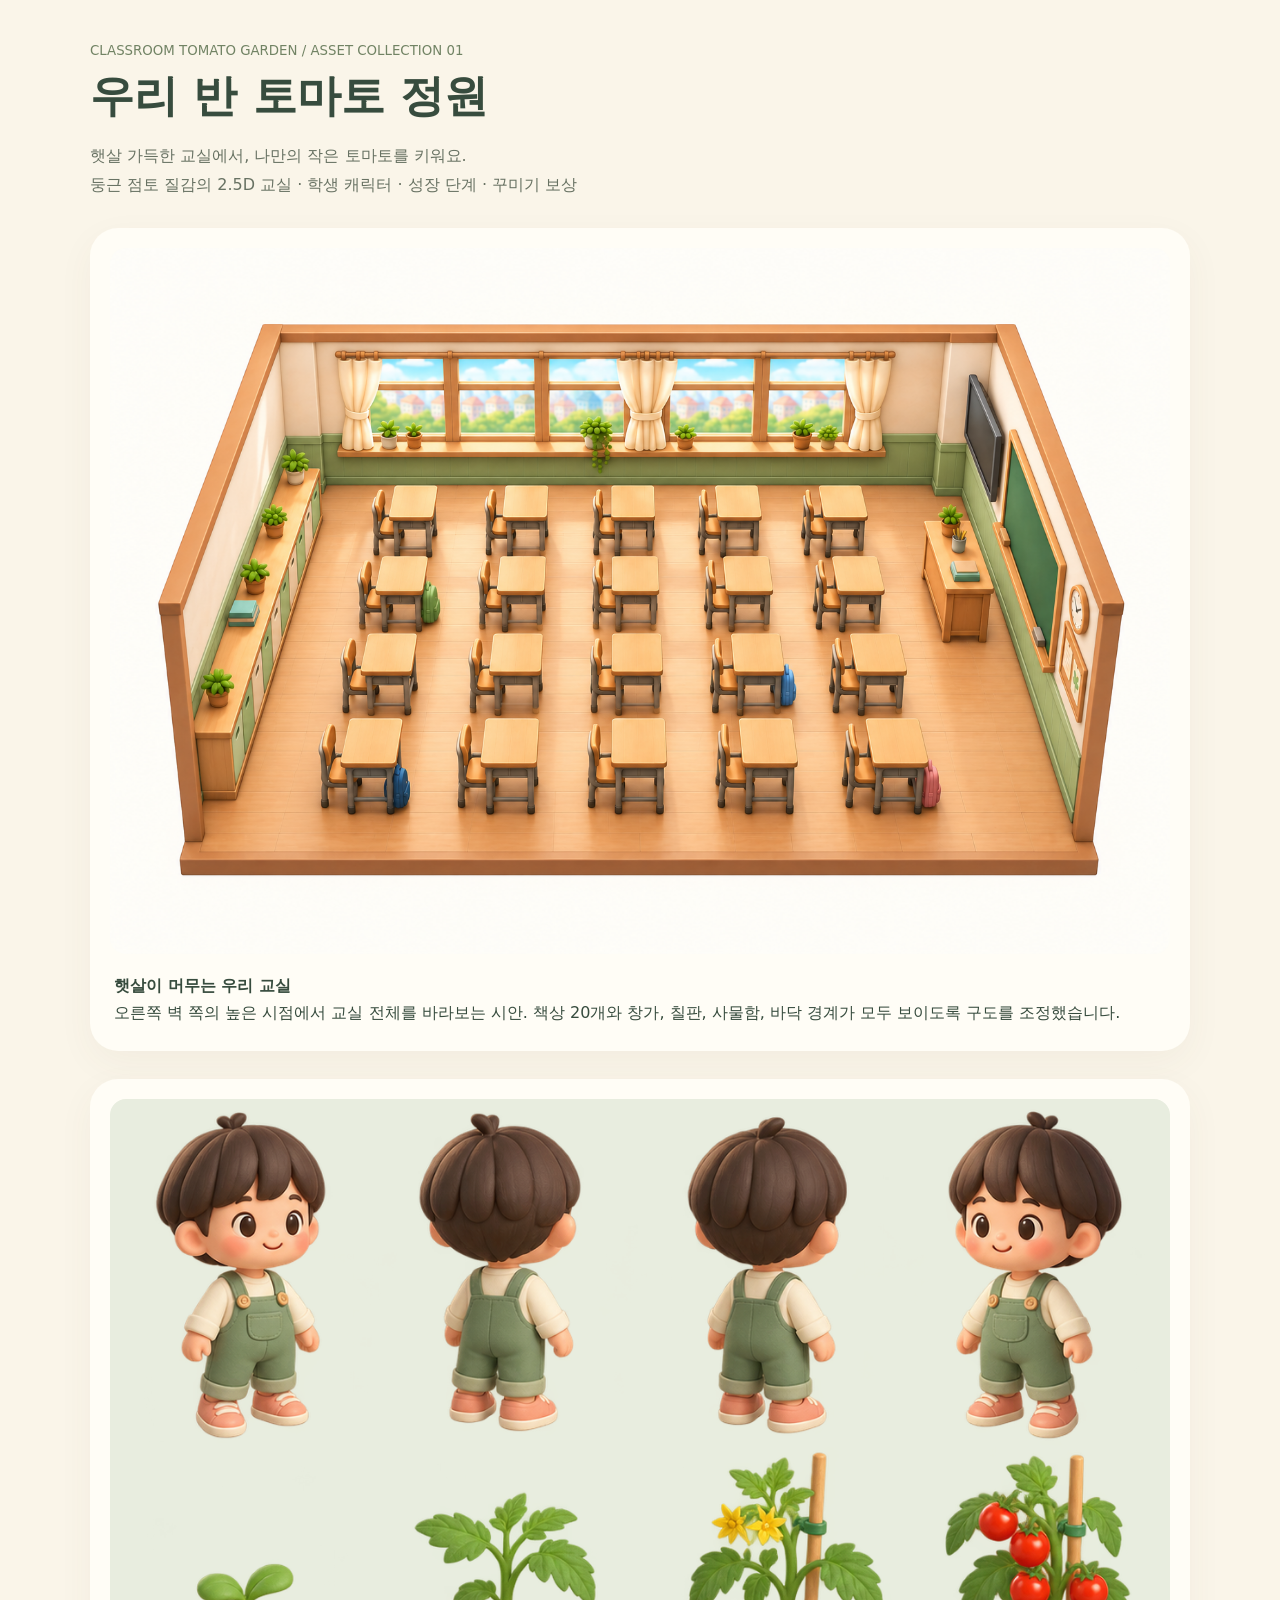
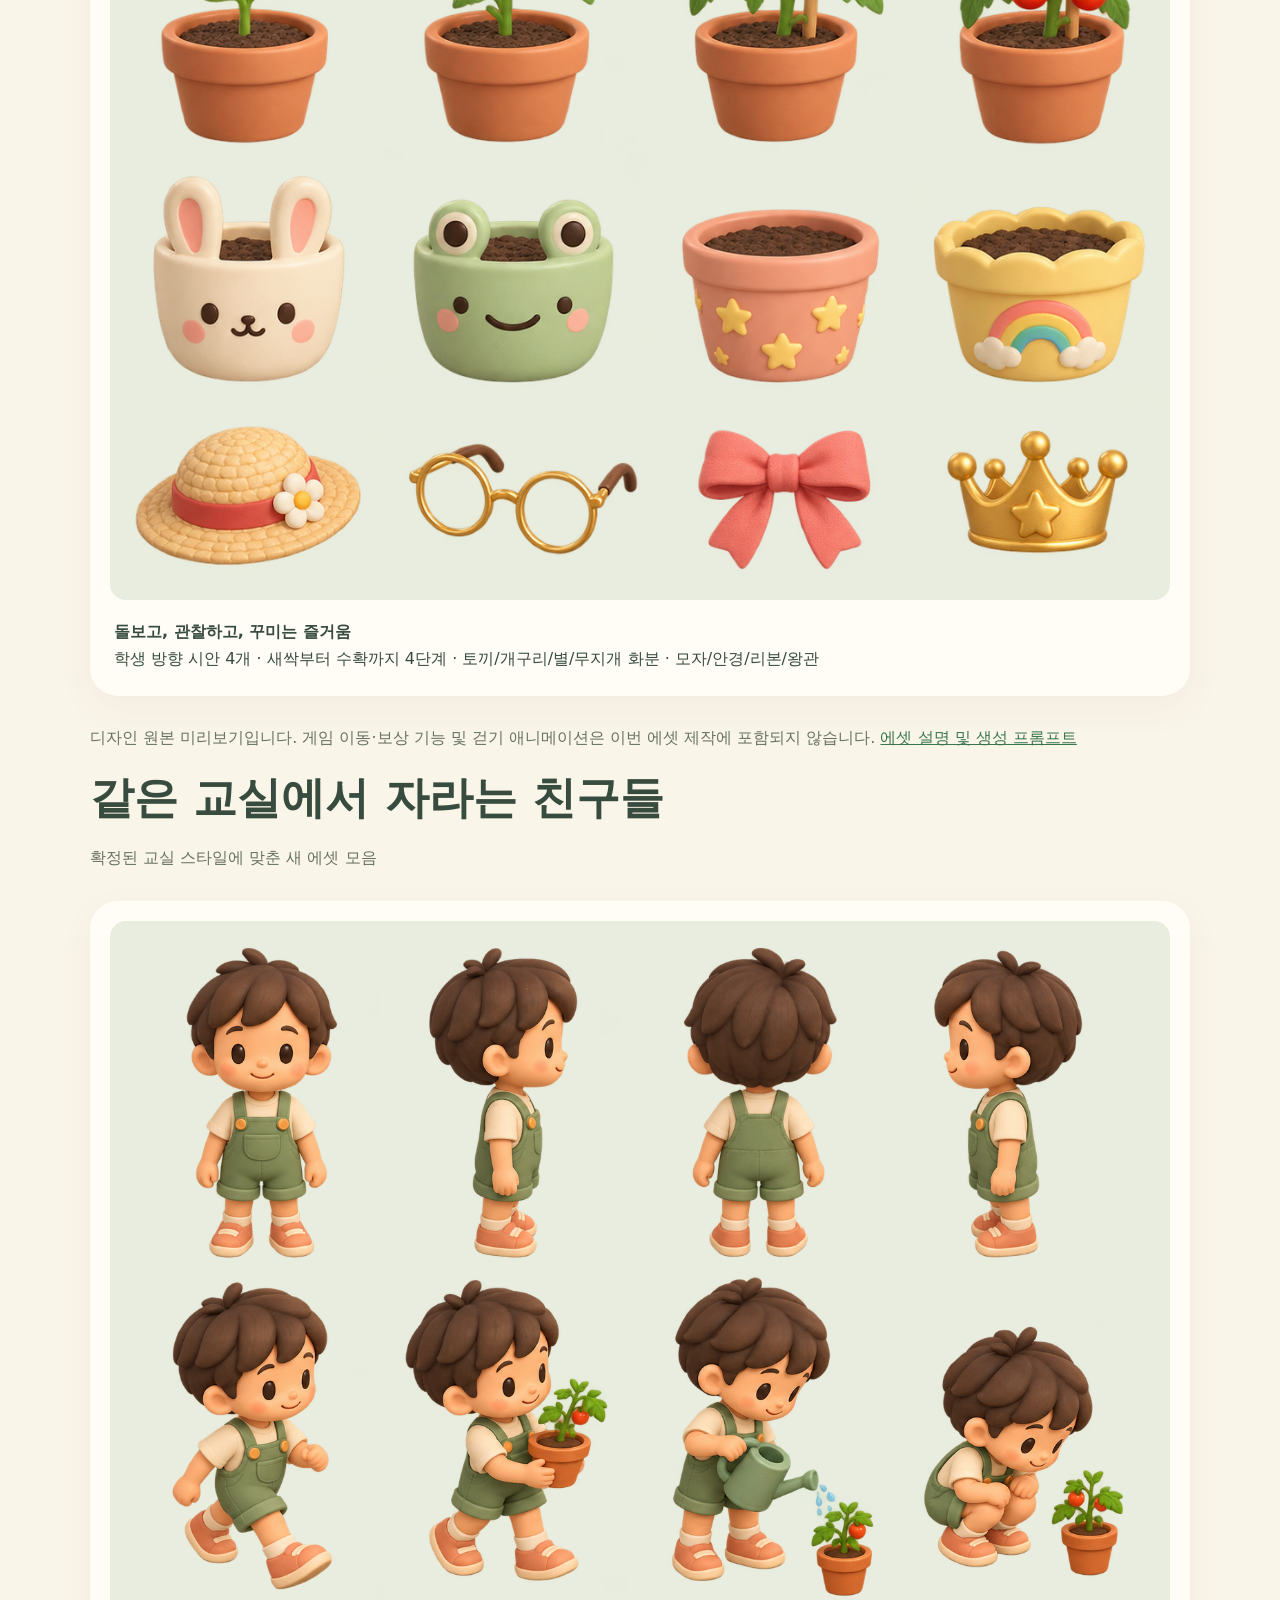
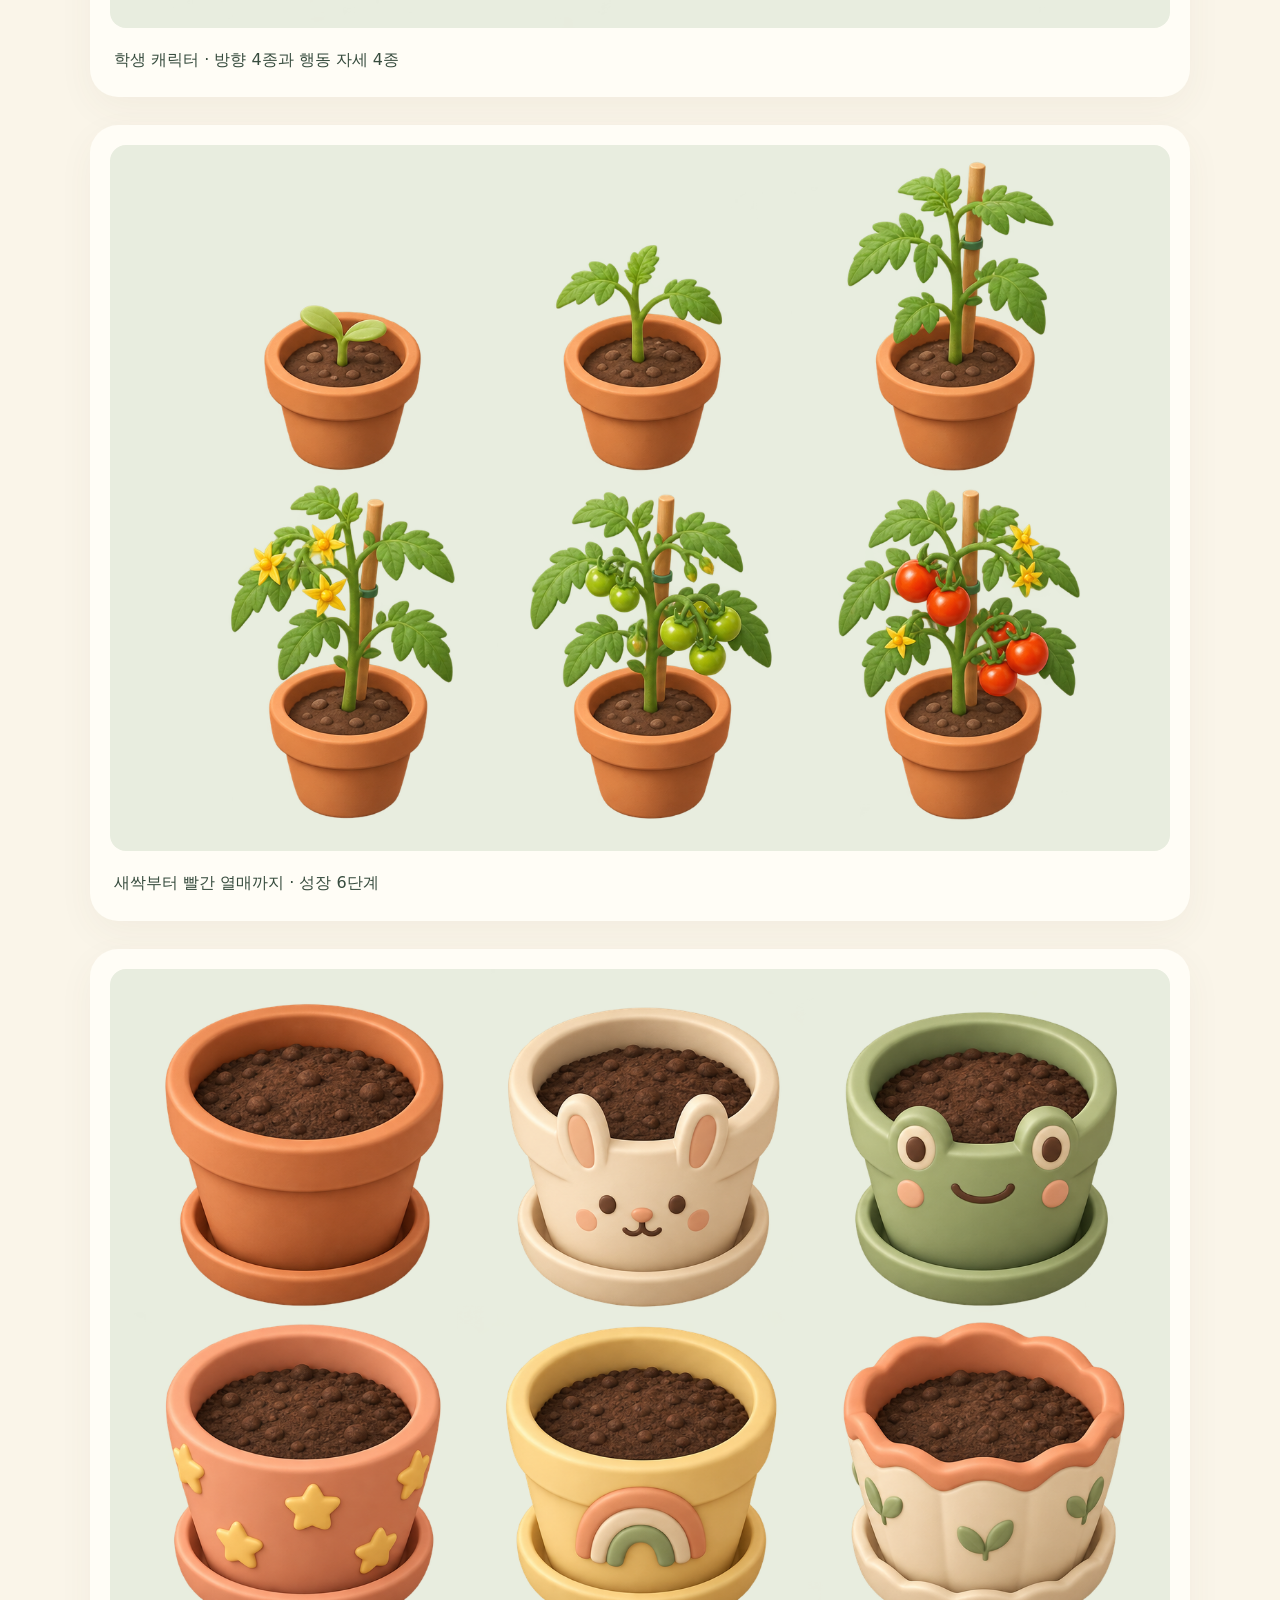
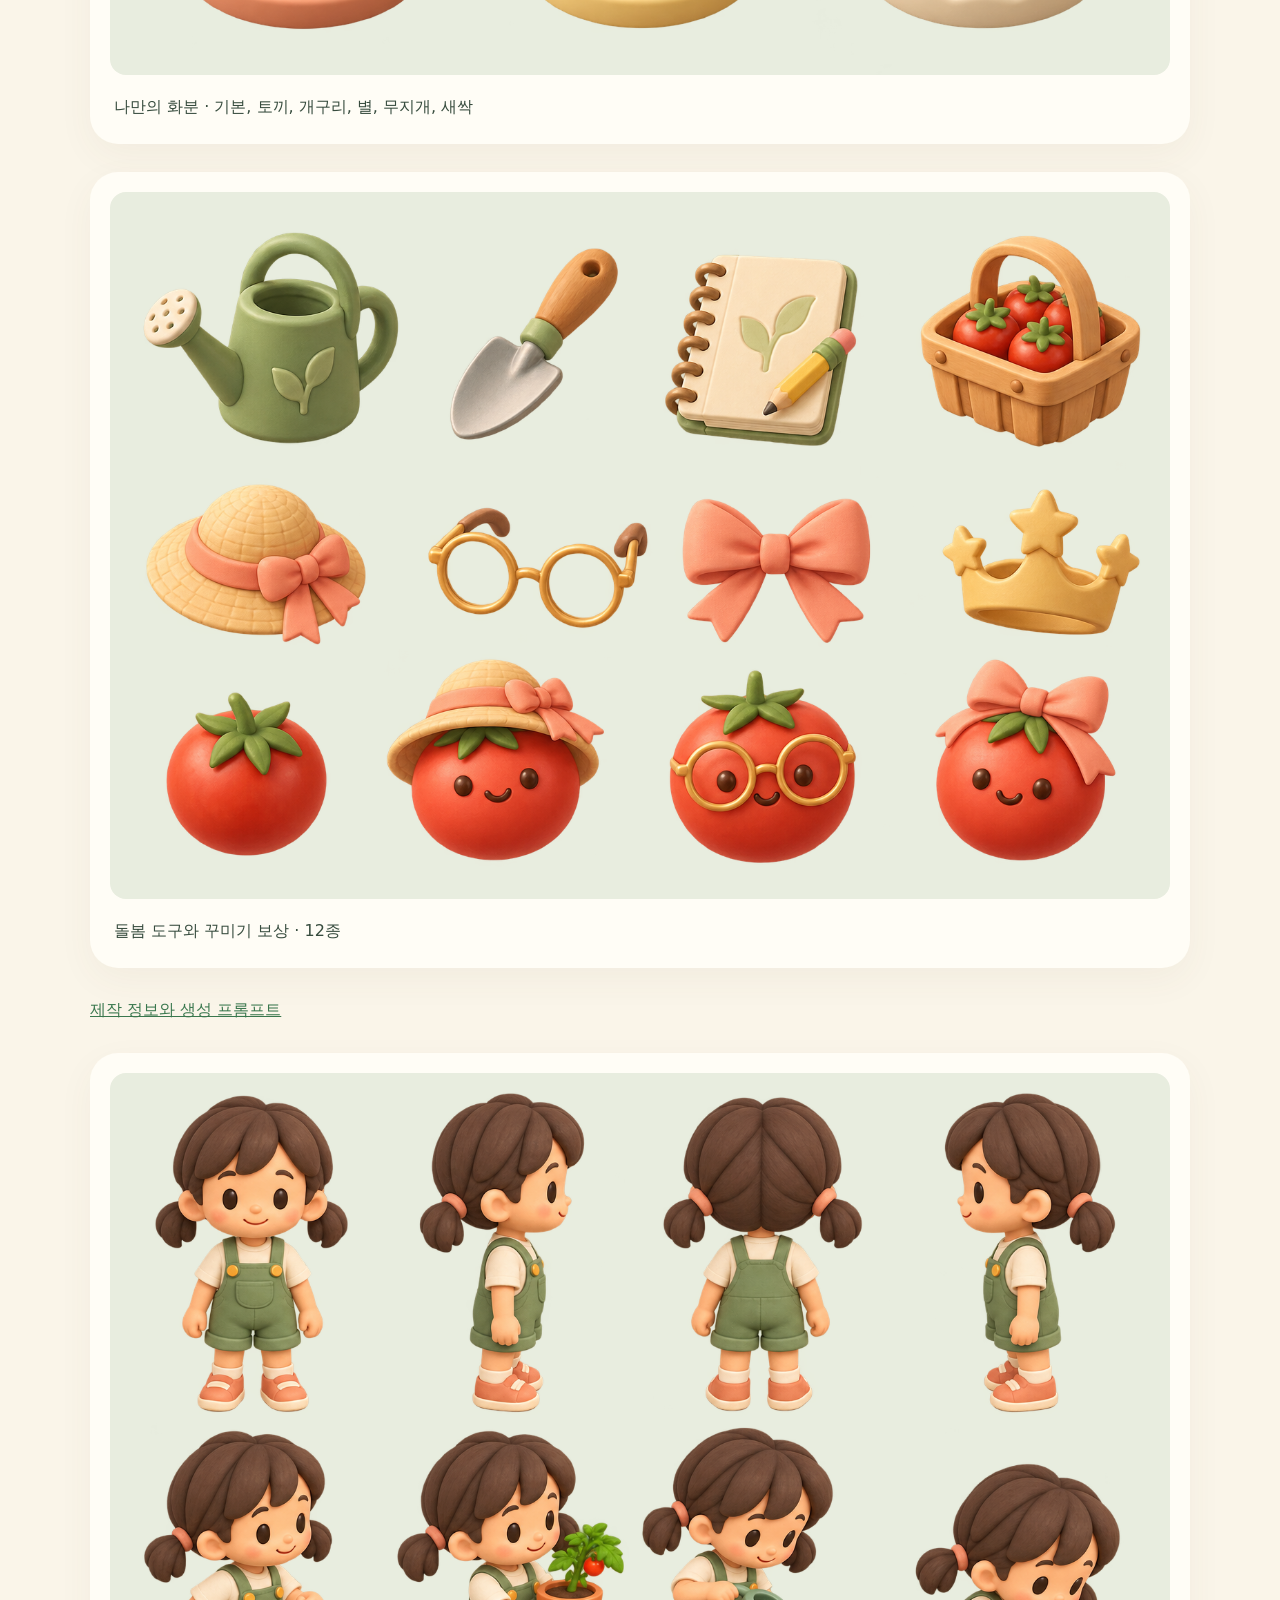
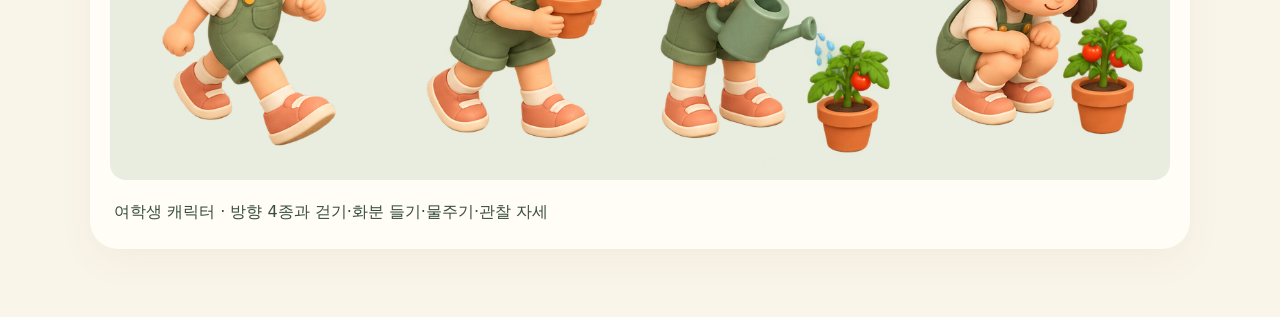
==== assets/classroom-2-5d/preview.html @ 2fe603ba "Center tomato learning on observation and growth records" ====
<!doctype html>
<html lang="ko"><meta charset="utf-8"><meta name="viewport" content="width=device-width,initial-scale=1"><title>우리 반 토마토 정원 · 에셋 미리보기</title>
<style>body{margin:0;background:#faf5e9;color:#374c3e;font-family:system-ui,sans-serif}main{max-width:1100px;margin:auto;padding:40px 24px}h1{font-size:clamp(28px,5vw,44px);margin:8px 0}p{line-height:1.8;color:#687263}figure{margin:28px 0;background:#fffdf6;border-radius:28px;padding:20px;box-shadow:0 12px 36px #6557330d}img{display:block;width:100%;height:auto;border-radius:16px}.sheet{background:#e8eddf}figcaption{padding:18px 4px 4px;line-height:1.7}small{color:#718364}a{color:#39774d}</style>
<main><small>CLASSROOM TOMATO GARDEN / ASSET COLLECTION 01</small><h1>우리 반 토마토 정원</h1><p>햇살 가득한 교실에서, 나만의 작은 토마토를 키워요.<br>둥근 점토 질감의 2.5D 교실 · 학생 캐릭터 · 성장 단계 · 꾸미기 보상</p>
<figure><img src="classroom-map-high-view-v4.png" alt="창가와 사물함, 넓은 바닥이 있는 따뜻한 2.5D 교실"><figcaption><strong>햇살이 머무는 우리 교실</strong><br>오른쪽 벽 쪽의 높은 시점에서 교실 전체를 바라보는 시안. 책상 20개와 창가, 칠판, 사물함, 바닥 경계가 모두 보이도록 구도를 조정했습니다.</figcaption></figure>
<figure><img class="sheet" src="characters-plants-rewards-v1.png" alt="학생 방향 4개, 토마토 성장 4단계, 꾸미기 화분 4개, 장식 4개"><figcaption><strong>돌보고, 관찰하고, 꾸미는 즐거움</strong><br>학생 방향 시안 4개 · 새싹부터 수확까지 4단계 · 토끼/개구리/별/무지개 화분 · 모자/안경/리본/왕관</figcaption></figure>
<p>디자인 원본 미리보기입니다. 게임 이동·보상 기능 및 걷기 애니메이션은 이번 에셋 제작에 포함되지 않습니다. <a href="README.md">에셋 설명 및 생성 프롬프트</a></p><section><h1>같은 교실에서 자라는 친구들</h1><p>확정된 교실 스타일에 맞춘 새 에셋 모음</p>
<figure><img class="sheet" src="student-poses-v2.png" alt="학생 방향 및 돌봄 자세 8종"><figcaption>학생 캐릭터 · 방향 4종과 행동 자세 4종</figcaption></figure>
<figure><img class="sheet" src="tomato-growth-v2.png" alt="토마토 성장 6단계"><figcaption>새싹부터 빨간 열매까지 · 성장 6단계</figcaption></figure>
<figure><img class="sheet" src="decorative-pots-v2.png" alt="꾸미기 화분 6종"><figcaption>나만의 화분 · 기본, 토끼, 개구리, 별, 무지개, 새싹</figcaption></figure>
<figure><img class="sheet" src="tools-and-accessories-v2.png" alt="돌봄 도구와 토마토 장식"><figcaption>돌봄 도구와 꾸미기 보상 · 12종</figcaption></figure>
<p><a href="asset-set-v2.md">제작 정보와 생성 프롬프트</a></p></section><figure><img class="sheet" src="student-girl-poses-v1.png" alt="양갈래 머리 여학생의 방향과 돌봄 자세 8종"><figcaption>여학생 캐릭터 · 방향 4종과 걷기·화분 들기·물주기·관찰 자세</figcaption></figure></main></html>
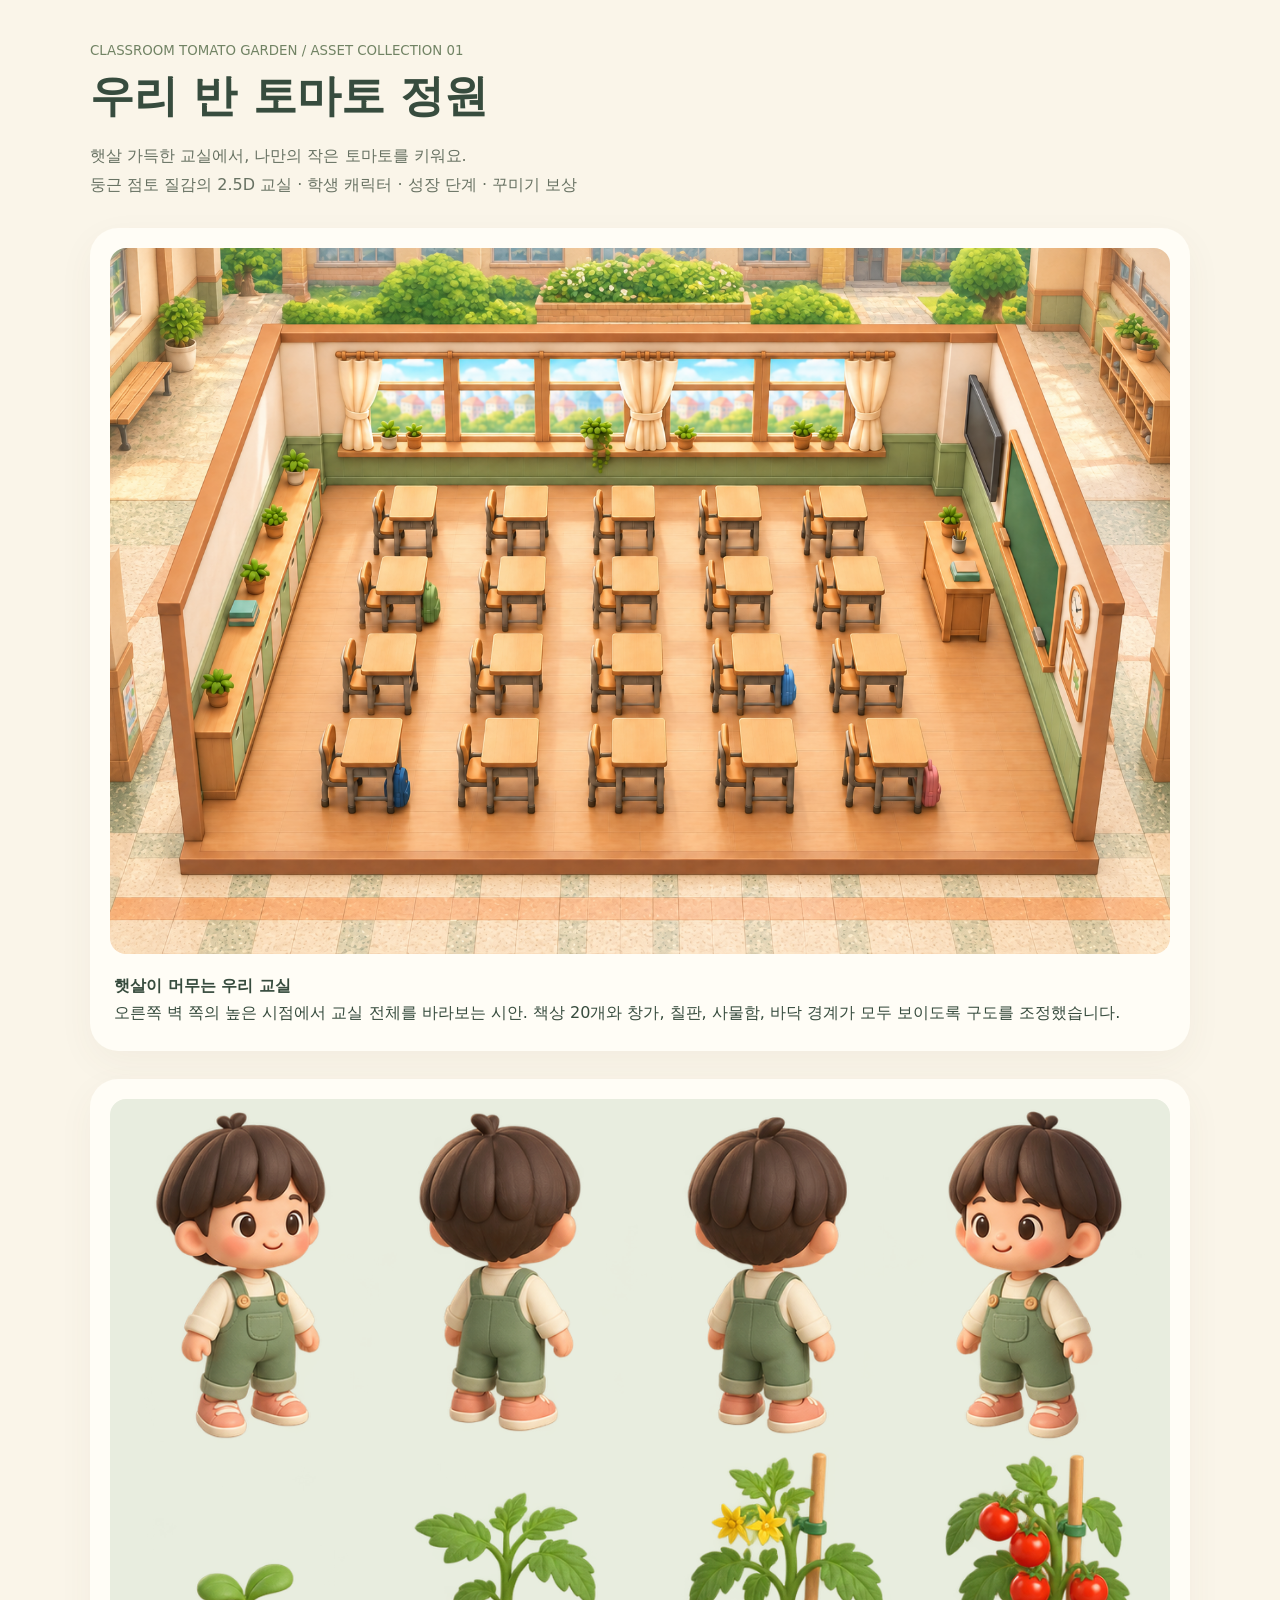
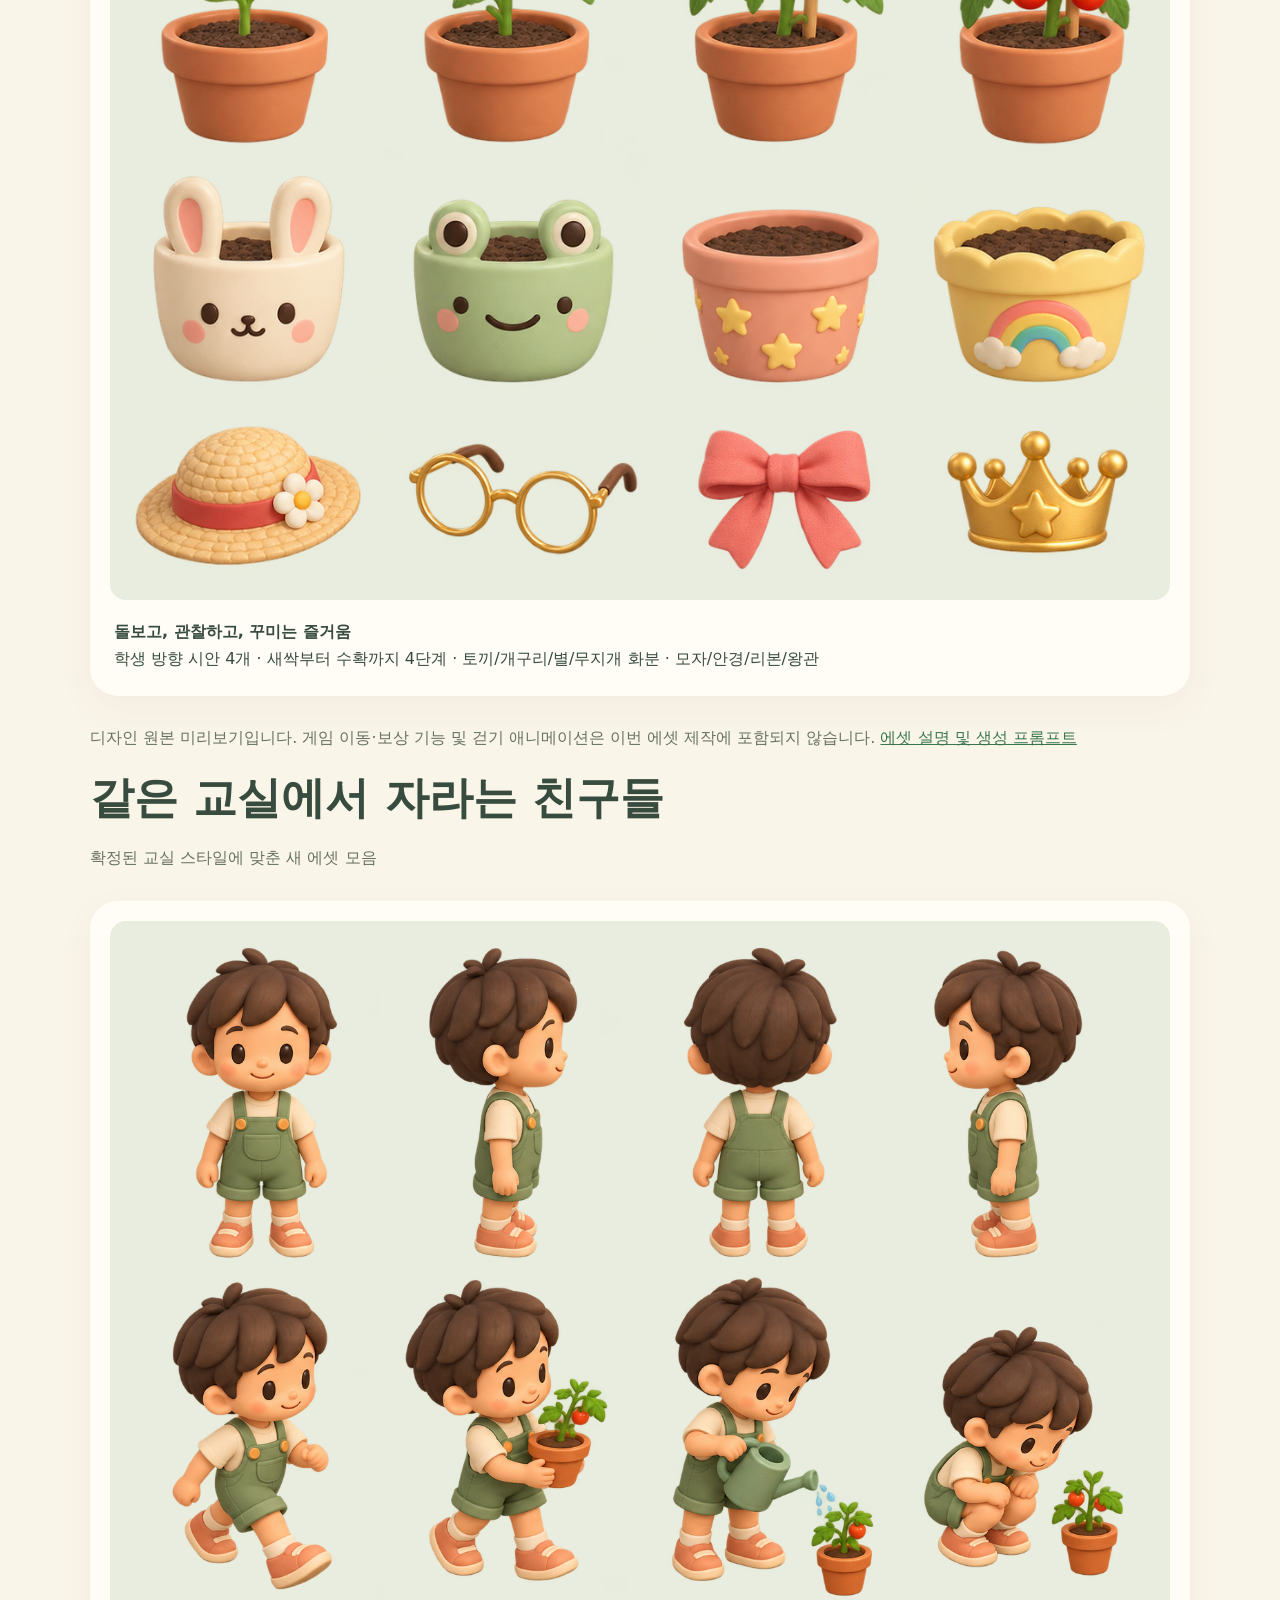
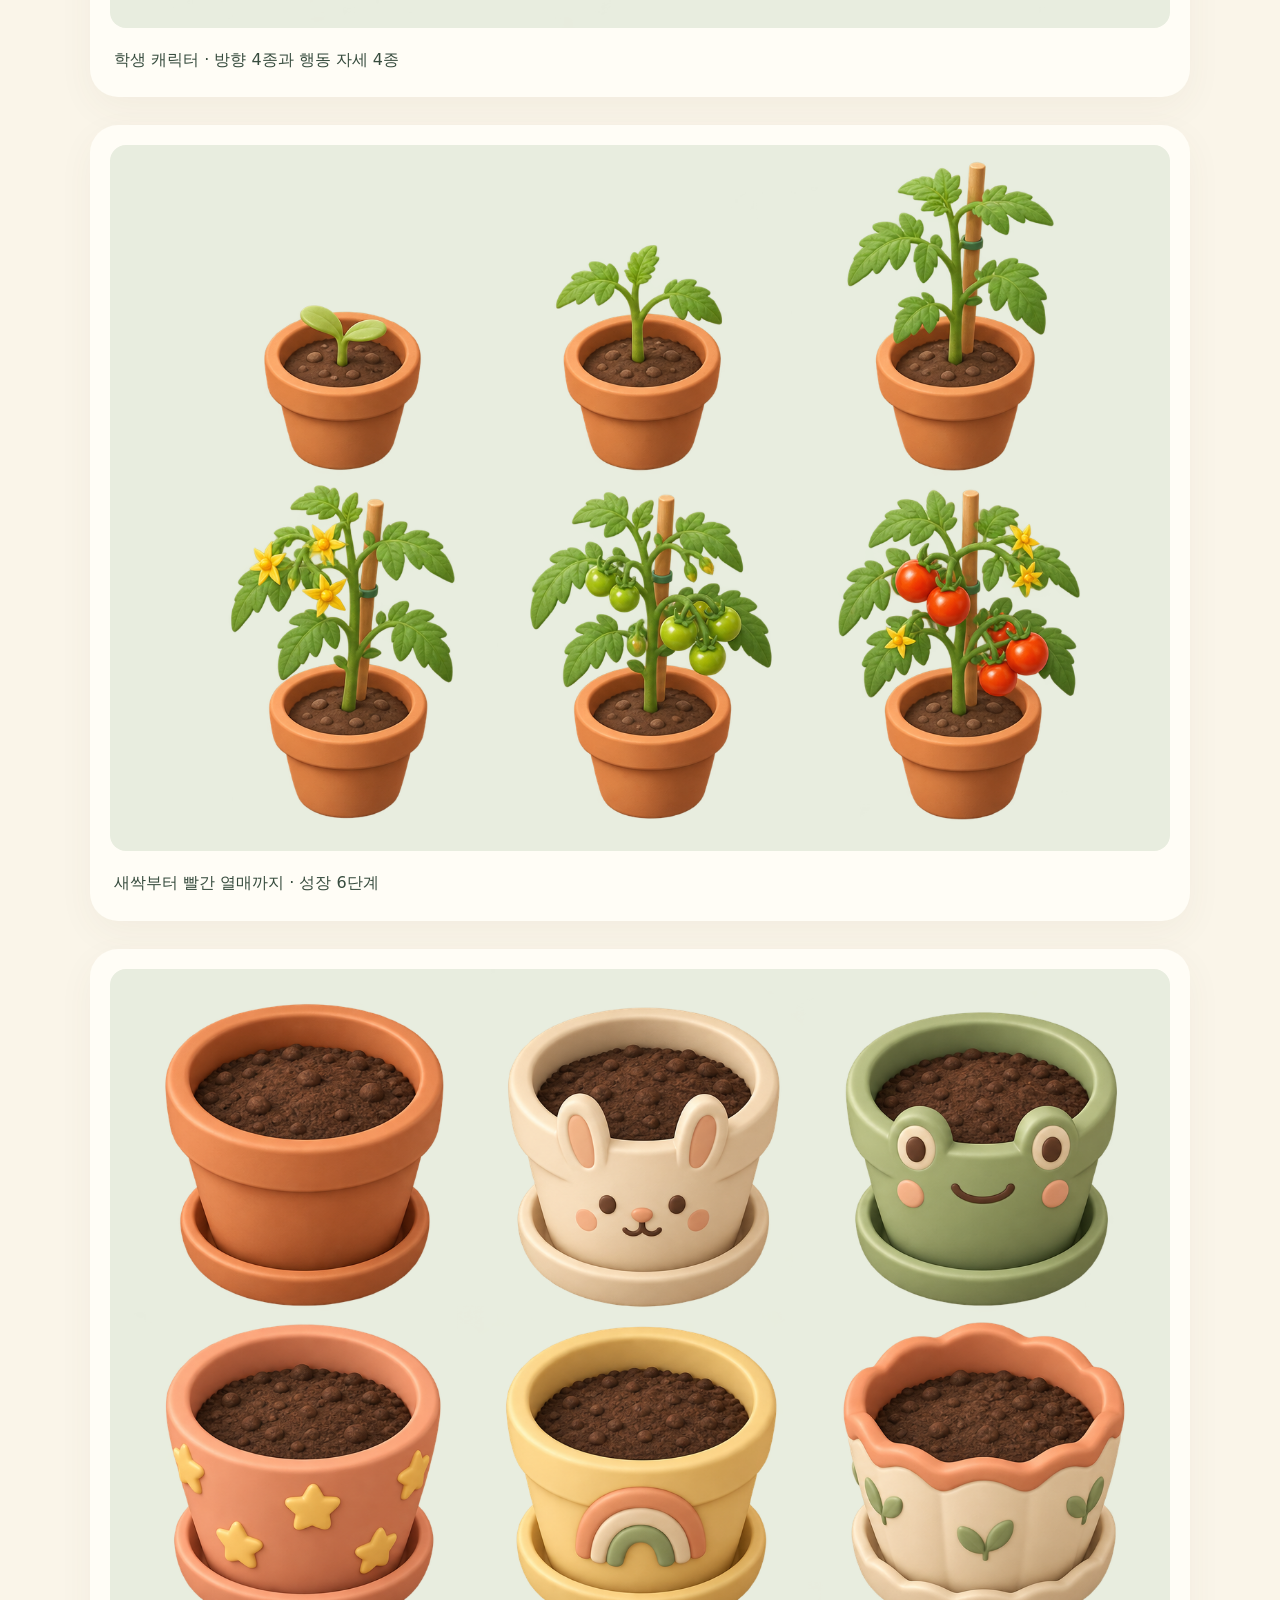
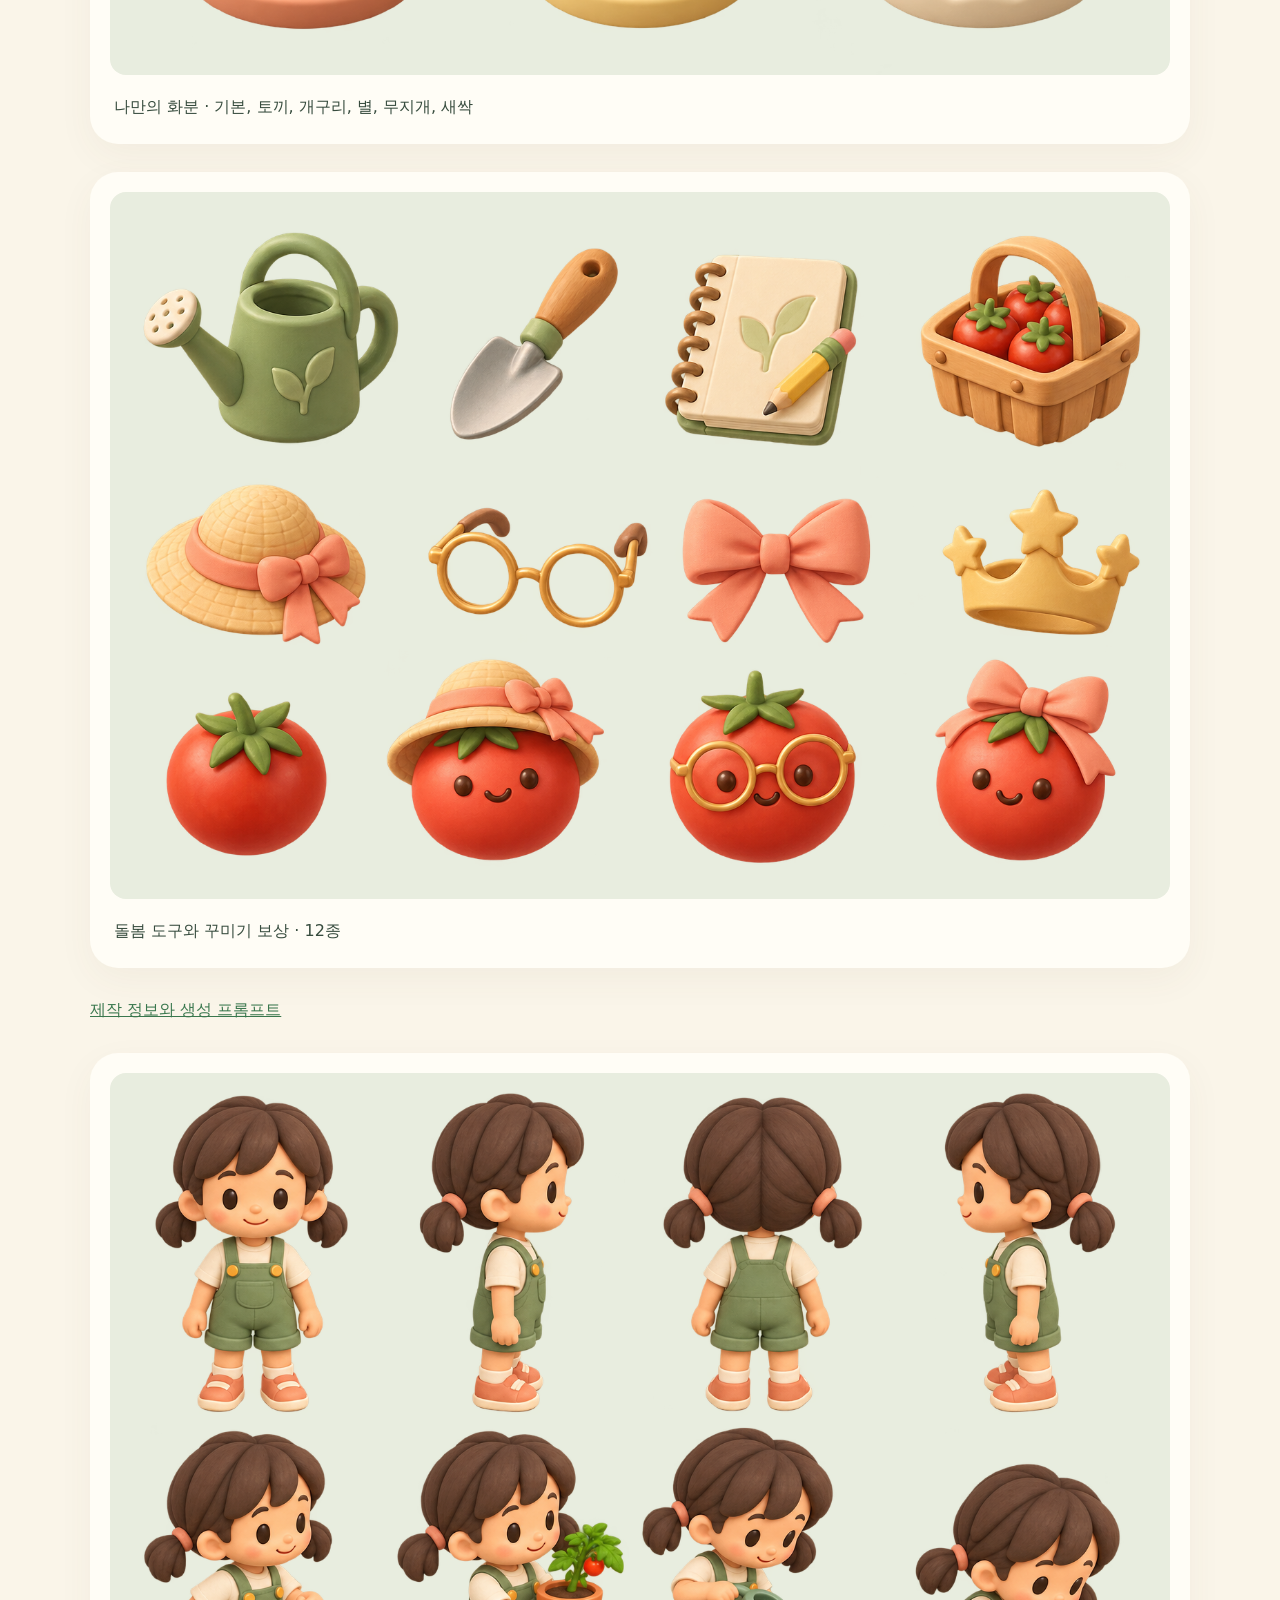
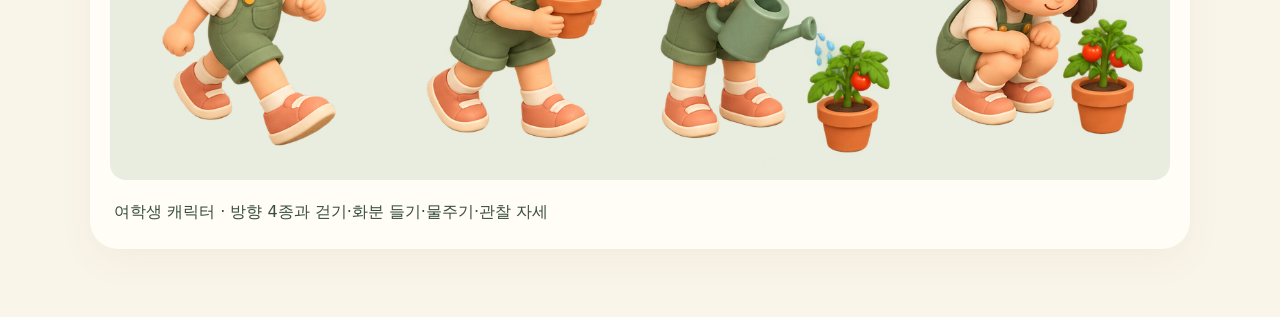
==== commit 33405865: "Extend classroom surroundings into school corridors and courtyard" ====
--- a/assets/classroom-2-5d/preview.html
+++ b/assets/classroom-2-5d/preview.html
@@ -2,7 +2,7 @@
 <html lang="ko"><meta charset="utf-8"><meta name="viewport" content="width=device-width,initial-scale=1"><title>우리 반 토마토 정원 · 에셋 미리보기</title>
 <style>body{margin:0;background:#faf5e9;color:#374c3e;font-family:system-ui,sans-serif}main{max-width:1100px;margin:auto;padding:40px 24px}h1{font-size:clamp(28px,5vw,44px);margin:8px 0}p{line-height:1.8;color:#687263}figure{margin:28px 0;background:#fffdf6;border-radius:28px;padding:20px;box-shadow:0 12px 36px #6557330d}img{display:block;width:100%;height:auto;border-radius:16px}.sheet{background:#e8eddf}figcaption{padding:18px 4px 4px;line-height:1.7}small{color:#718364}a{color:#39774d}</style>
 <main><small>CLASSROOM TOMATO GARDEN / ASSET COLLECTION 01</small><h1>우리 반 토마토 정원</h1><p>햇살 가득한 교실에서, 나만의 작은 토마토를 키워요.<br>둥근 점토 질감의 2.5D 교실 · 학생 캐릭터 · 성장 단계 · 꾸미기 보상</p>
-<figure><img src="classroom-map-high-view-v4.png" alt="창가와 사물함, 넓은 바닥이 있는 따뜻한 2.5D 교실"><figcaption><strong>햇살이 머무는 우리 교실</strong><br>오른쪽 벽 쪽의 높은 시점에서 교실 전체를 바라보는 시안. 책상 20개와 창가, 칠판, 사물함, 바닥 경계가 모두 보이도록 구도를 조정했습니다.</figcaption></figure>
+<figure><img src="classroom-school-v5.png" alt="창가와 사물함, 넓은 바닥이 있는 따뜻한 2.5D 교실"><figcaption><strong>햇살이 머무는 우리 교실</strong><br>오른쪽 벽 쪽의 높은 시점에서 교실 전체를 바라보는 시안. 책상 20개와 창가, 칠판, 사물함, 바닥 경계가 모두 보이도록 구도를 조정했습니다.</figcaption></figure>
 <figure><img class="sheet" src="characters-plants-rewards-v1.png" alt="학생 방향 4개, 토마토 성장 4단계, 꾸미기 화분 4개, 장식 4개"><figcaption><strong>돌보고, 관찰하고, 꾸미는 즐거움</strong><br>학생 방향 시안 4개 · 새싹부터 수확까지 4단계 · 토끼/개구리/별/무지개 화분 · 모자/안경/리본/왕관</figcaption></figure>
 <p>디자인 원본 미리보기입니다. 게임 이동·보상 기능 및 걷기 애니메이션은 이번 에셋 제작에 포함되지 않습니다. <a href="README.md">에셋 설명 및 생성 프롬프트</a></p><section><h1>같은 교실에서 자라는 친구들</h1><p>확정된 교실 스타일에 맞춘 새 에셋 모음</p>
 <figure><img class="sheet" src="student-poses-v2.png" alt="학생 방향 및 돌봄 자세 8종"><figcaption>학생 캐릭터 · 방향 4종과 행동 자세 4종</figcaption></figure>
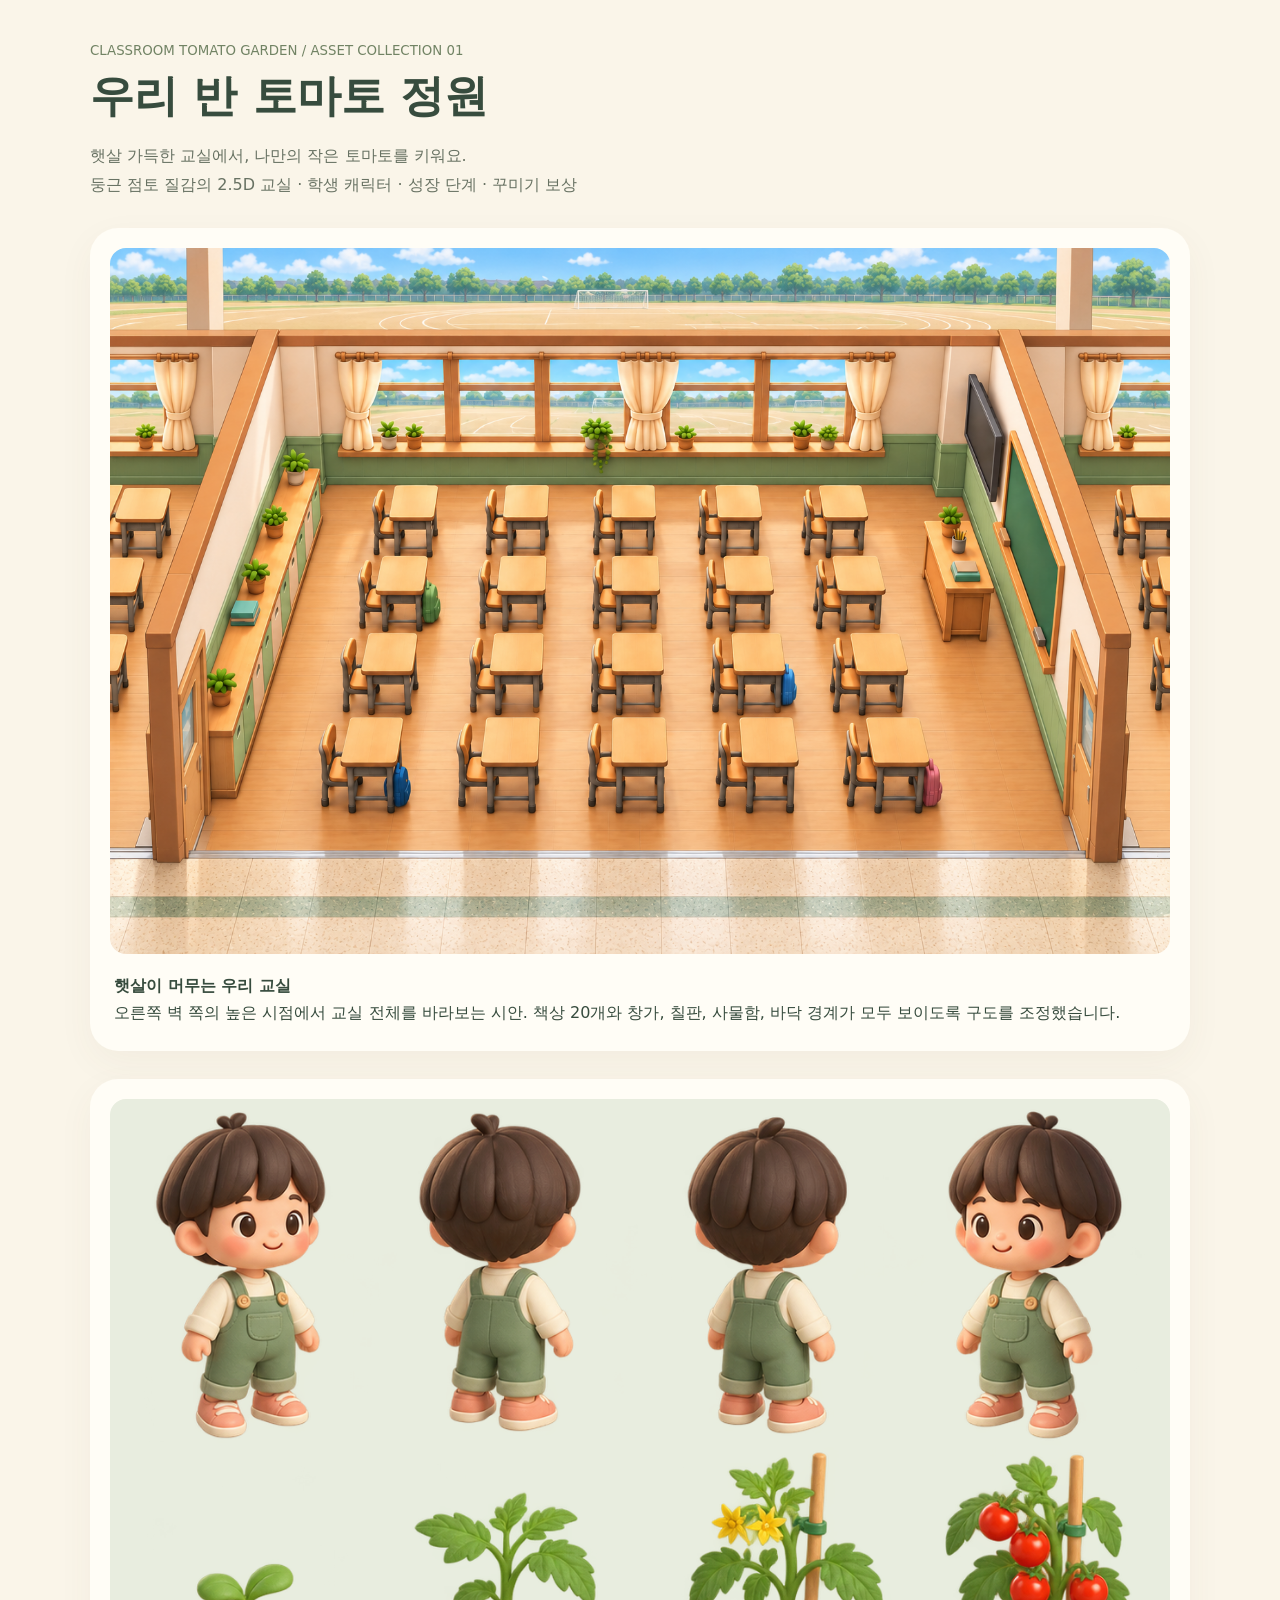
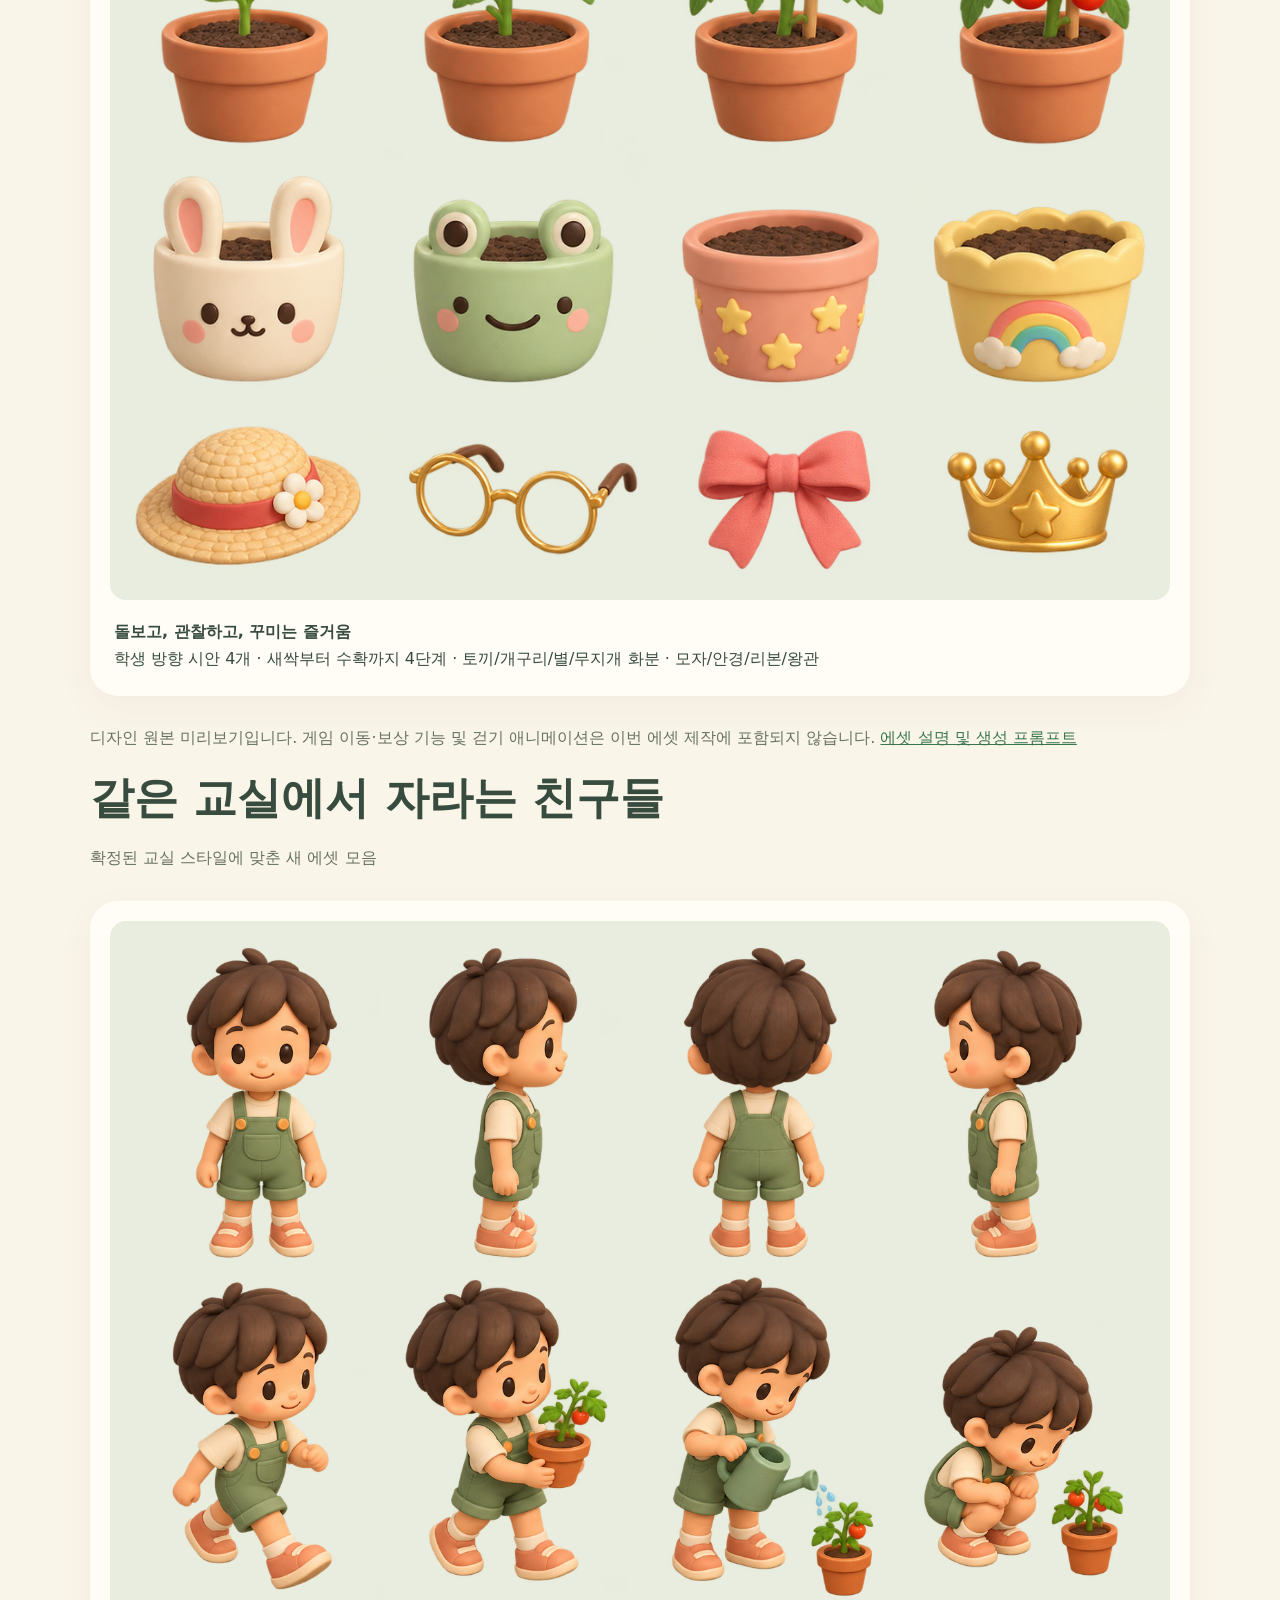
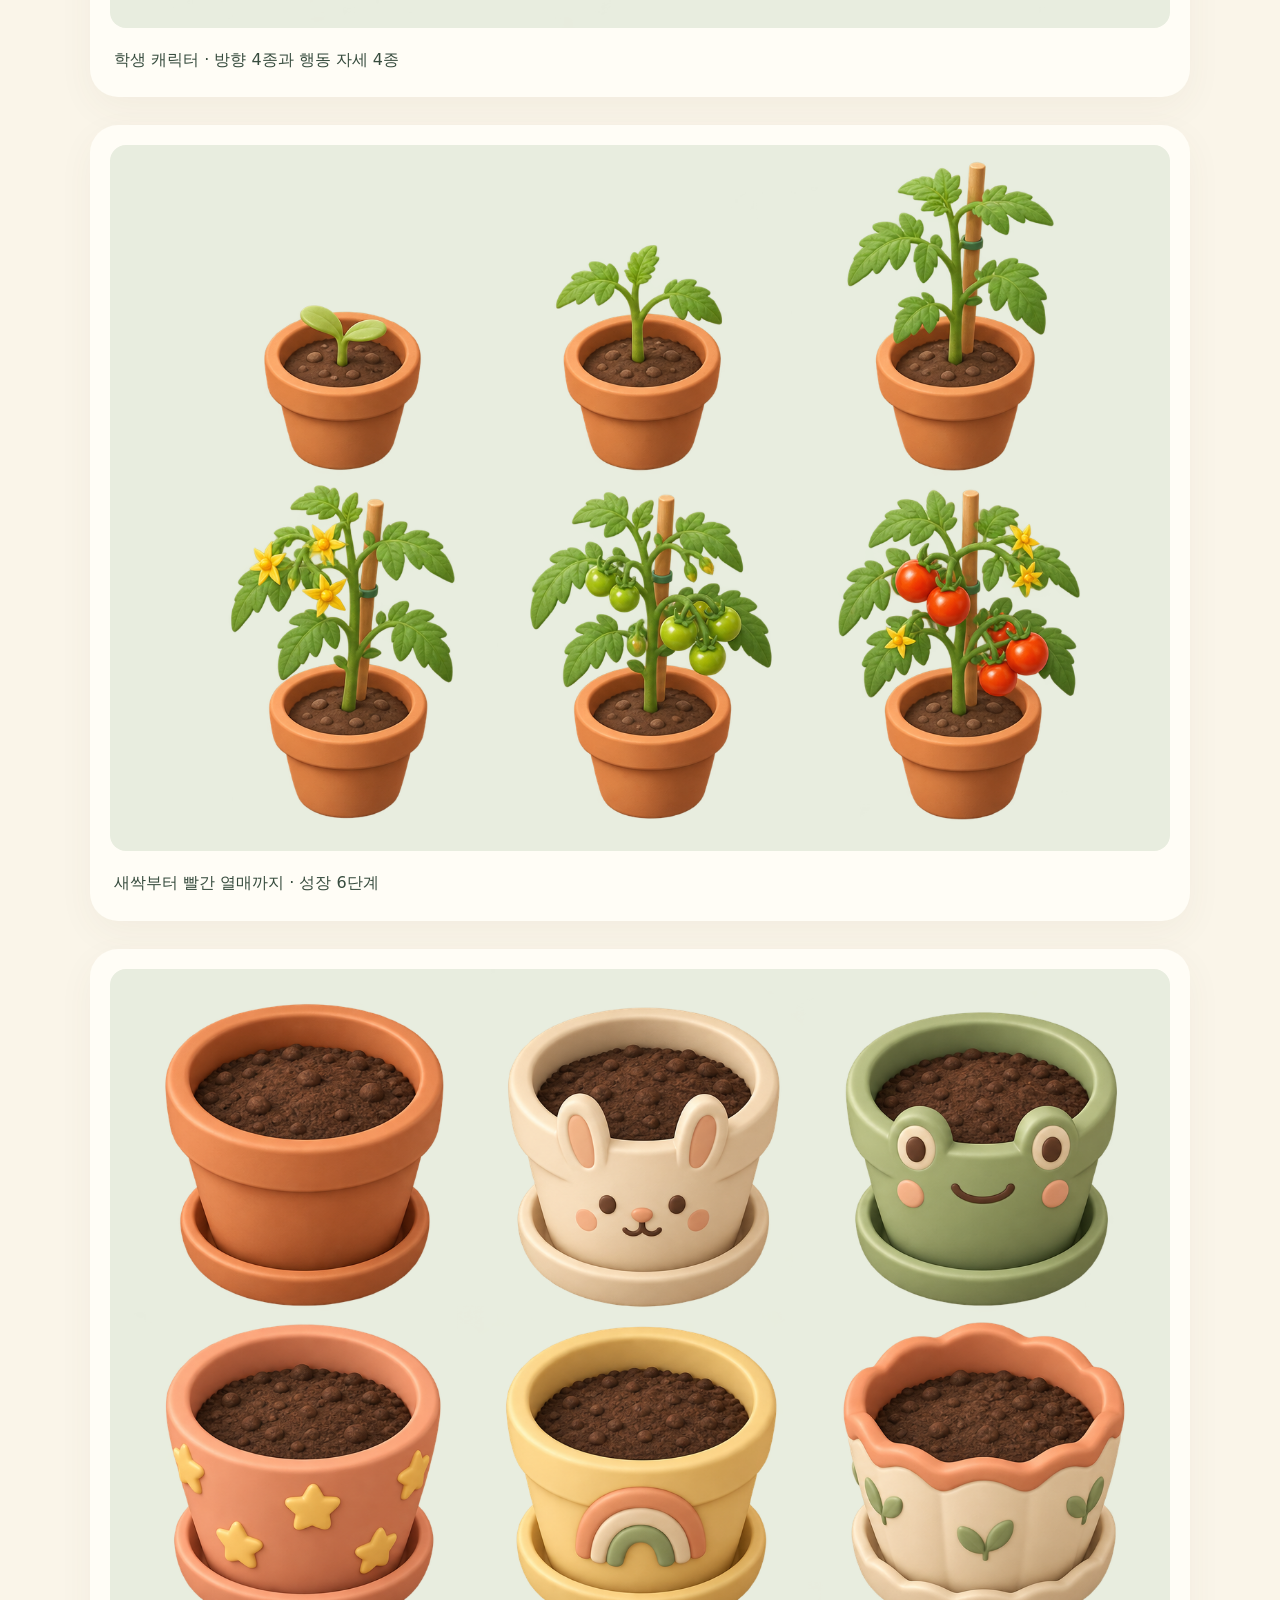
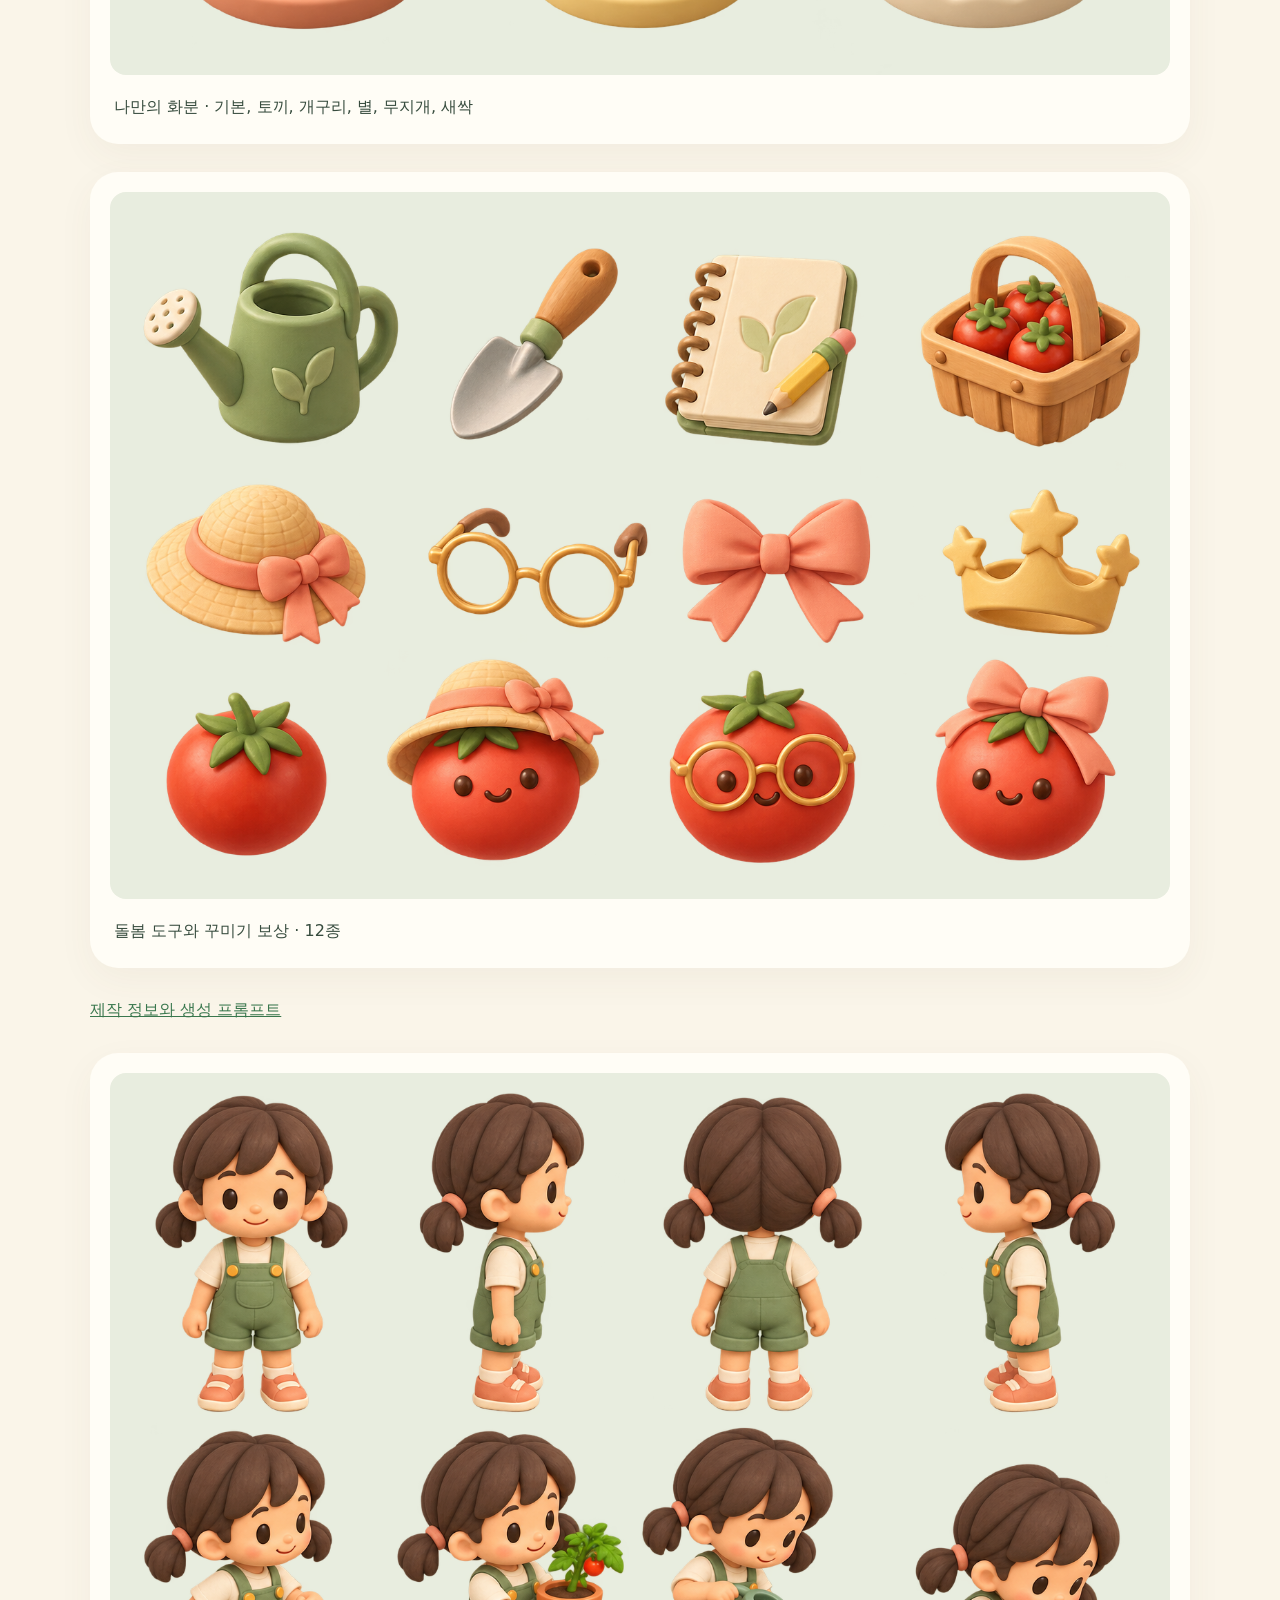
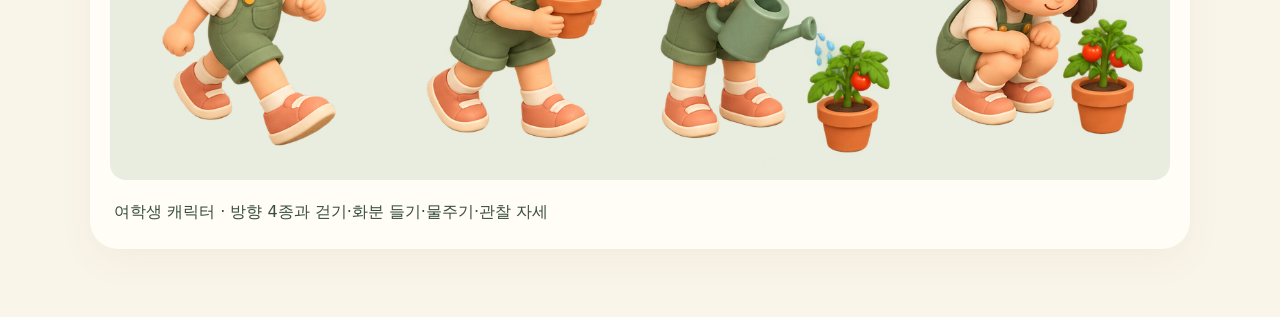
==== commit db740a19: "Connect neighboring classrooms to front corridor and sports-field view" ====
--- a/assets/classroom-2-5d/preview.html
+++ b/assets/classroom-2-5d/preview.html
@@ -2,7 +2,7 @@
 <html lang="ko"><meta charset="utf-8"><meta name="viewport" content="width=device-width,initial-scale=1"><title>우리 반 토마토 정원 · 에셋 미리보기</title>
 <style>body{margin:0;background:#faf5e9;color:#374c3e;font-family:system-ui,sans-serif}main{max-width:1100px;margin:auto;padding:40px 24px}h1{font-size:clamp(28px,5vw,44px);margin:8px 0}p{line-height:1.8;color:#687263}figure{margin:28px 0;background:#fffdf6;border-radius:28px;padding:20px;box-shadow:0 12px 36px #6557330d}img{display:block;width:100%;height:auto;border-radius:16px}.sheet{background:#e8eddf}figcaption{padding:18px 4px 4px;line-height:1.7}small{color:#718364}a{color:#39774d}</style>
 <main><small>CLASSROOM TOMATO GARDEN / ASSET COLLECTION 01</small><h1>우리 반 토마토 정원</h1><p>햇살 가득한 교실에서, 나만의 작은 토마토를 키워요.<br>둥근 점토 질감의 2.5D 교실 · 학생 캐릭터 · 성장 단계 · 꾸미기 보상</p>
-<figure><img src="classroom-school-v5.png" alt="창가와 사물함, 넓은 바닥이 있는 따뜻한 2.5D 교실"><figcaption><strong>햇살이 머무는 우리 교실</strong><br>오른쪽 벽 쪽의 높은 시점에서 교실 전체를 바라보는 시안. 책상 20개와 창가, 칠판, 사물함, 바닥 경계가 모두 보이도록 구도를 조정했습니다.</figcaption></figure>
+<figure><img src="classroom-connected-v6.png" alt="창가와 사물함, 넓은 바닥이 있는 따뜻한 2.5D 교실"><figcaption><strong>햇살이 머무는 우리 교실</strong><br>오른쪽 벽 쪽의 높은 시점에서 교실 전체를 바라보는 시안. 책상 20개와 창가, 칠판, 사물함, 바닥 경계가 모두 보이도록 구도를 조정했습니다.</figcaption></figure>
 <figure><img class="sheet" src="characters-plants-rewards-v1.png" alt="학생 방향 4개, 토마토 성장 4단계, 꾸미기 화분 4개, 장식 4개"><figcaption><strong>돌보고, 관찰하고, 꾸미는 즐거움</strong><br>학생 방향 시안 4개 · 새싹부터 수확까지 4단계 · 토끼/개구리/별/무지개 화분 · 모자/안경/리본/왕관</figcaption></figure>
 <p>디자인 원본 미리보기입니다. 게임 이동·보상 기능 및 걷기 애니메이션은 이번 에셋 제작에 포함되지 않습니다. <a href="README.md">에셋 설명 및 생성 프롬프트</a></p><section><h1>같은 교실에서 자라는 친구들</h1><p>확정된 교실 스타일에 맞춘 새 에셋 모음</p>
 <figure><img class="sheet" src="student-poses-v2.png" alt="학생 방향 및 돌봄 자세 8종"><figcaption>학생 캐릭터 · 방향 4종과 행동 자세 4종</figcaption></figure>
